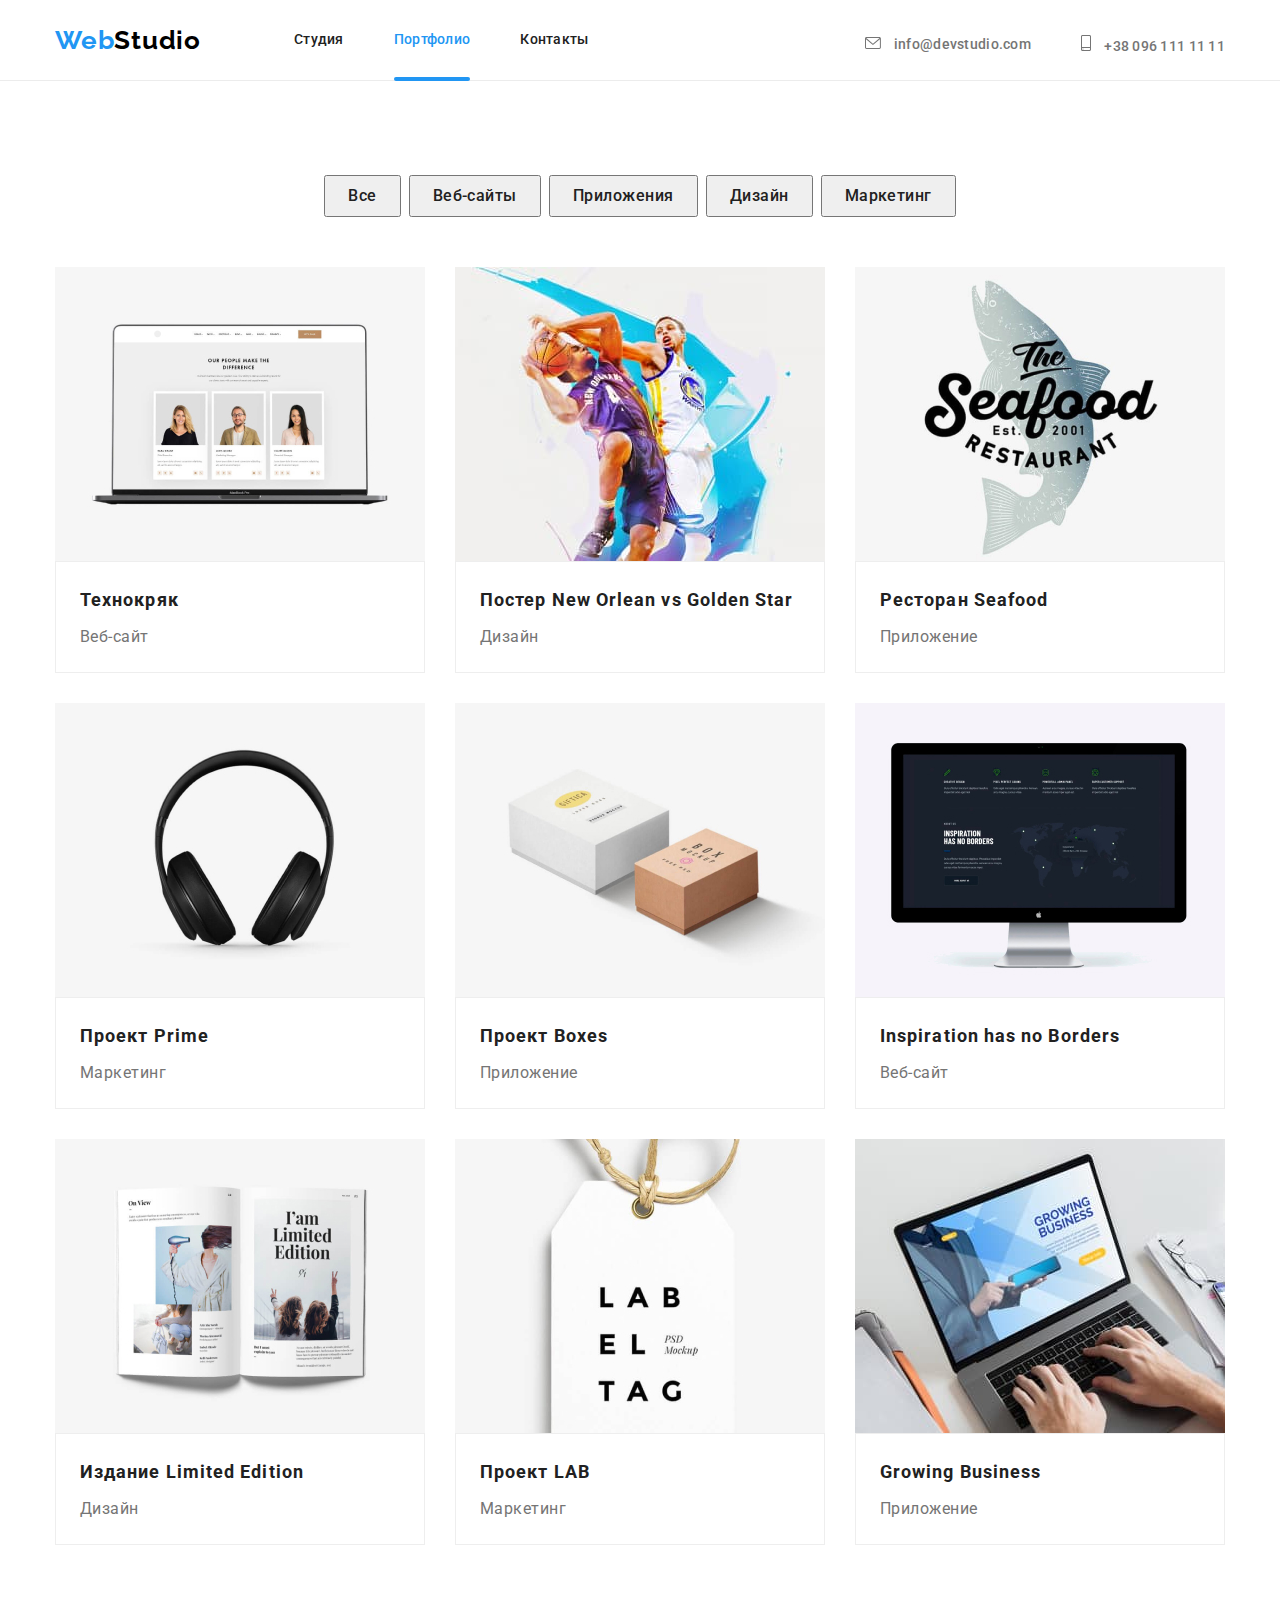
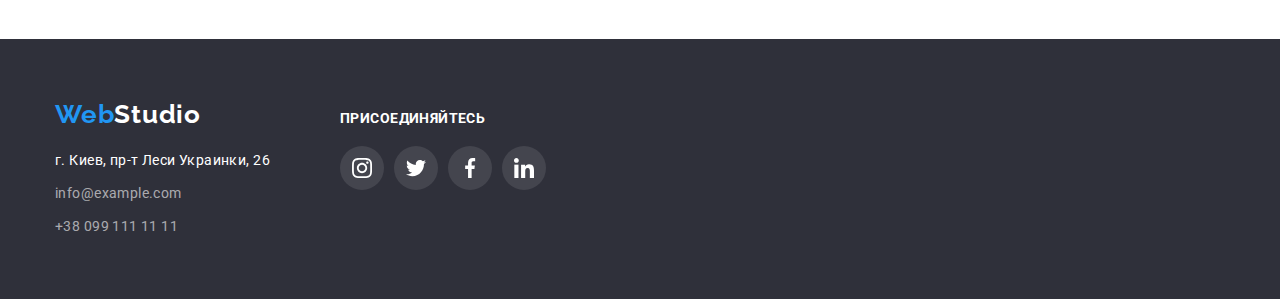
==== portfolio.html @ 82957075 "Кнопка у футері" ====
<!DOCTYPE html>
<html lang="ru">
<head>
    <meta charset="UTF-8">
    <meta http-equiv="X-UA-Compatible" content="IE=edge">
    <meta name="viewport" content="width=device-width, initial-scale=1.0">
    <title>Портфолио</title>
    <link rel="preconnect" href="https://fonts.googleapis.com">
    <link rel="preconnect" href="https://fonts.gstatic.com" crossorigin>
    <link href="https://fonts.googleapis.com/css2?family=Raleway:wght@700&family=Roboto:wght@400;500;700;900&display=swap"
        rel="stylesheet">
        <link rel="stylesheet" href="https://cdnjs.cloudflare.com/ajax/libs/modern-normalize/1.1.0/modern-normalize.min.css">
    <link rel="stylesheet" href="./css/styles.css" />
</head>
<body>
<header class="header">
    <div class="container">
    <nav class="logo main-nav">
        <a href="index.html" class="logo-title"><span class="accent">Web</span>Studio</a>
        <ul class="site-nav list">
            <li class="item"><a href="./index.html" class="link">Студия</a></li>
            <li class="item"><a href="" class="link current">Портфолио</a></li>
            <li class="item"><a href="" class="link">Контакты</a></li>

        </ul>
    </nav>

    <ul class="site-contact">
        <li class="item"><a href="mailto:info@devstudio.com" class="contact-link">
            <svg class="header-svg">
                <use href="./images/icons.svg#envelope"></use>
            </svg>
            info@devstudio.com</a></li>
        <li class="item"><a href="tel:+380961111111" class="contact-link">
            <svg class="header-tel-svg">
                <use href="./images/icons.svg#smartphone"></use>
            </svg>
            +38 096 111 11 11</a></li>
    </ul>
     </div>
</header>
<main class="section">
    
<section class="container">
    <div class="">
    <h1 class="visually-hidden">Портфолио</h1>
    <ul class="filter-list">
        <li class="btn-item">
            <button type="button" class="button-primarry">Все</button>
        </li>
        <li class="btn-item">
            <button type="button" class="button-secondery">Веб-сайты</button>
        </li>
        <li class="btn-item">
            <button type="button" class="button-secondery">Приложения</button>
        </li>
        <li class="btn-item">
            <button type="button" class="button-secondery">Дизайн</button>
        </li>
        <li class="btn-item">
            <button type="button" class="button-secondery">Маркетинг</button>
        </li>
    </ul>

    <h2 class="visually-hidden">Список из фильтра</h2>
    <ul class="project-list">
        <li class="filter-item">
            <div class="text-portfolio">
             <img src="./images/img1.jpg" alt="Люди" width="370">
             <p class="textonly">Технокряк это современная площадка распространения коронавируса. Компании используют эту платформу для цифрового
             шпионажа и атак на защищённые сервера конкурентов.</p>
            </div>

            <div class="project-content"> 
            <h3 class="project">Технокряк</h3>
            <p class="project-item">Веб-сайт</p>
            </div>
        </li>
        <li class="filter-item">
            <div class="text-portfolio">
            <img src="./images/img2.jpg" alt="Баскет" width="370">
        <p class="textonly">Технокряк это современная площадка распространения коронавируса. Компании используют эту платформу
            для цифрового
            шпионажа и атак на защищённые сервера конкурентов.</p>
        </div>
            <div class="project-content"> 
            <h3 class="project">Постер New Orlean vs Golden Star</h3>
            <p class="project-item">Дизайн</p>
            </div>
        </li>
    
        <li class="filter-item">
        <div class="text-portfolio">
            <img src="./images/img3.jpg" alt="Ресторан" width="370">
            <p class="textonly">Технокряк это современная площадка распространения коронавируса. Компании используют эту платформу
            для цифрового
            шпионажа и атак на защищённые сервера конкурентов.</p>
         </div>
            <div class="project-content"> 
            <h3 class="project">Ресторан Seafood</h3>
            <p class="project-item">Приложение</p>
            </div>
        </li>
    
        <li class="filter-item">
            <div class="text-portfolio">
            <img src="./images/img4.jpg" alt="Наушники" width="370">
            <p class="textonly">Технокряк это современная площадка распространения коронавируса. Компании используют эту платформу
                для цифрового
                шпионажа и атак на защищённые сервера конкурентов.</p>
            </div>
            <div class="project-content"> 
            <h3 class="project">Проект Prime</h3>
            <p class="project-item">Маркетинг</p>
            </div>
        </li>
    
        <li class="filter-item">
            <div class="text-portfolio">
            <img src="./images/img5.jpg" alt="Коробки" width="370">
        <p class="textonly">Технокряк это современная площадка распространения коронавируса. Компании используют эту платформу
            для цифрового
            шпионажа и атак на защищённые сервера конкурентов.</p>
        </div>
            <div class="project-content"> 
            <h3 class="project">Проект Boxes</h3>
            <p class="project-item">Приложение</p>
            </div>
        </li>
    
        <li class="filter-item">
            <div class="text-portfolio">
            <img src="./images/img6.jpg" alt="Монитор" width="370">
        <p class="textonly">Технокряк это современная площадка распространения коронавируса. Компании используют эту платформу
            для цифрового
            шпионажа и атак на защищённые сервера конкурентов.</p>
        </div>
            <div class="project-content"> 
            <h3 class="project" lang="en">Inspiration has no Borders</h3>
            <p class="project-item">Веб-сайт</p>
            </div>
        </li>
    
        <li class="filter-item">
            <div class="text-portfolio">
            <img src="./images/img7.jpg" alt="Книжка" width="370">
            <p class="textonly">Технокряк это современная площадка распространения коронавируса. Компании используют эту платформу
                для цифрового
                шпионажа и атак на защищённые сервера конкурентов.</p>
            </div>
            <div class="project-content"> 
            <h3 class="project">Издание Limited Edition</h3>
            <p class="project-item">Дизайн</p>
            </div>
        </li>
    
        <li class="filter-item">
            <div class="text-portfolio">
            <img src="./images/img8.jpg" alt="Бирка" width="370">
        <p class="textonly">Технокряк это современная площадка распространения коронавируса. Компании используют эту платформу
            для цифрового
            шпионажа и атак на защищённые сервера конкурентов.</p>
        </div>
            <div class="project-content"> 
            <h3 class="project">Проект LAB</h3>
            <p class="project-item">Маркетинг</p>
            </div>
        </li>
    
        <li class="filter-item">
            <div class="text-portfolio">
            <img src="./images/img9.jpg" alt="Ноут на столі" width="370">
        <p class="textonly">Технокряк это современная площадка распространения коронавируса. Компании используют эту платформу
            для цифрового
            шпионажа и атак на защищённые сервера конкурентов.</p>
        </div>
            <div class="project-content"> 
            <h3 class="project" lang="en">Growing Business</h3>
            <p class="project-item">Приложение</p>
            </div>
        </li>
    </ul>
    </div>
</section>
</main>

<footer class="footer">
    <div class="container">
        <div class="pre-footer">
    <a href="index.html" class="footer-logo"><span class="accent">Web</span>Studio</a>
    <address>
        <ul class="footer-adress">
            <li class="list-adress">
            <a href="" class="footer-list">г. Киев, пр-т Леси Украинки, 26</a>
            </li>
            <li class="list-adress"><a href="mailto:info@example.com" class="footer-contacts">info@example.com</a></li>
            <li class="list-adress"><a href="tel:+380991111111" class="footer-contacts">+38 099 111 11 11</a></li>
        </ul>
    </address>
     </div>
<div class="footer-social">
    <h3 class="title-foooter-link">присоединяйтесь</h3>

    <ul class="footer-social-list list">
        <li class="footer-social-item"><a href="" class="footer-social-link">
                <svg class="footer-svg">
                    <use href="./images/icons.svg#instagram"></use>
                </svg>
            </a>
        </li>
        <li class="footer-social-item">
            <a href="" class="footer-social-link">
                <svg class="footer-svg">
                    <use href="./images/icons.svg#twitter"></use>
                </svg>
            </a>

        </li>
        <li class="footer-social-item">
            <a href="" class="footer-social-link"><svg class="footer-svg">
                    <use href="./images/icons.svg#facebook"></use>
                </svg></a>
        </li>
        <li class="footer-social-item">
            <a href="" class="footer-social-link">
                <svg class="footer-svg">
                    <use href="./images/icons.svg#linkedin"></use>
                </svg></a>
        </li>
    </ul>
</div>

    </div>
</footer>
</body>
</html>
---- css/styles.css ----
/* Колір основного тексту #212121 */

/* Колір вторинного тексту #757575 */

/* Колір кнопки background: #2196F3;*/

/* Основний фон #E5E5E5;*/

:root {
  --title-text-color: #212121;
  --primary-text-color: #757575;
  --accent-color: #2196f3;
  --main-backgrond-color: #ffffff;
  --hero-bkg-color: #2f303a;
}

body {
  background: var (--main-backgrond-color);
  color: var(--primary-text-color);
  font-family: Roboto, sans-serif;
  list-style: none;
}
p,
h1,
h2,
h3,
h4,
h5,
h6 {
  margin: 0;
}

ul {
  margin: 0;
  padding: 0;
}

img {
  display: block;
  max-width: 100%;
  height: auto;
}

.header {
  border-bottom: 1px solid #ececec;
}

.section {
  padding-top: 94px;
  padding-bottom: 94px;
  /* outline: 1px solid tomato; */
}

.list {
  list-style: none;
}

.logo {
  /* background-color: chartreuse; */
  /* border: 2px dashed #2196f3; */
}

.container {
  width: 1200px;
  padding-left: 15px;
  padding-right: 15px;

  /* outline: 2px solid tomato; */

  margin-left: auto;
  margin-right: auto;
  display: flex;
  align-items: center;
  background-color: orangere;
  margin: 0 auto;
  padding: 0 15px;
  align-items: baseline;
  /* для вирівнювання з лого */
}

.main-nav {
  display: flex;
  align-items: center;
}

.logo-title {
  font-family: Raleway;
  font-weight: 700;
  font-size: 26px;
  line-height: 1.19;
  letter-spacing: 0.03em;
  color: #000000;
  text-decoration: none;
}

span {
  color: var(--accent-color);
}

.site-nav .list {
  color: var(--title-text-color);
  font-family: Roboto;
  font-weight: 500;
  font-size: 14px;
  line-height: 1.14;
  letter-spacing: 0.02em;
}

.site-nav .link:hover,
.site-nav .link:focus {
  color: var(--accent-color);
}

.site-nav .item {
  margin-right: 50px;
  /* background-color: red; */
}

.site-nav .item:last-child {
  margin-right: 0;
}

.site-nav {
  display: flex;
  margin-left: 93px;
}

.site-nav .link {
  display: flex;
  padding-top: 32px;
  padding-bottom: 32px;
}

.link {
  font-weight: 500;
  font-size: 14px;
  line-height: 1.14;
  letter-spacing: 0.02em;
  color: var(--title-text-color);
  text-decoration: none;
  transition: color 250ms cubic-bezier(0.4, 0, 0.2, 1);
}

.link.current {
  color: var(--accent-color);
  font-weight: 500;
  font-size: 14px;
  line-height: 1.14;
  letter-spacing: 0.02em;
  text-decoration: none;
  position: relative;
}

.link.current::after {
  position: absolute;
  bottom: -1px;
  content: '';
  width: 100%;
  height: 4px;
  border-radius: 2px;
  background-color: var(--accent-color);
}

/* .link.current::after:hover {
  background-color: var(--accent-color);
} */

.site-contact {
  list-style: none;
  display: flex;
  margin-left: auto;
}

.site-contact .item + .item {
  margin-left: 50px;
  margin-right: 0;
}

.contact-item {
  margin-left: 50px;
  margin-right: 0;
}

.contact-link:hover,
.contact-link:focus {
  color: var(--accent-color);
  /* font-weight: 500;
  font-size: 14px;
  line-height: 1.14;
  letter-spacing: 0.02em; */
  text-decoration: none;
}

.contact-link:hover .header-svg,
.contact-link:hover .header-tel-svg,
.contact-link:focus .header-svg,
.contact-link:focus .header-tel-svg {
  fill: var(--accent-color);
}

/* .contact-tel:hover,
.contact-tel:focus {
  color: var(--accent-color);
} */

.contact-link {
  font-weight: 500;
  font-size: 14px;
  line-height: 1.14;
  letter-spacing: 0.02em;

  color: var(--primary-text-color);
  text-decoration: none;
  transition: color 250ms cubic-bezier(0.4, 0, 0.2, 1);
}

/* .contact-tel {
  color: var(--primary-text-color);
  font-weight: 500;
  font-size: 14px;
  line-height: 1.14;
  letter-spacing: 0.02em;
  text-decoration: none;
} */

.header-svg {
  width: 16px;
  height: 12px;
  fill: var(--primary-text-color);
  margin-right: 10px;
  transition: fill 250ms cubic-bezier(0.4, 0, 0.2, 1);
}

.header-svg:hover,
.header-svg:focus {
  /* background-color: #2196f3; */
  fill: #2196f3;
}

.header-tel-svg:hover,
.header-tel-svg:focus {
  fill: #2196f3;
}

.header-tel-svg {
  width: 10px;
  height: 16px;
  fill: var(--primary-text-color);
  margin-right: 10px;
  transition: fill 250ms cubic-bezier(0.4, 0, 0.2, 1);
}

.hero {
  max-width: 1600px;
  text-align: center;
  padding-top: 200px;
  padding-bottom: 200px;
  background: var(--hero-bkg-color);
  background-image: linear-gradient(to right, rgba(47, 48, 58, 0.4), rgba(47, 48, 58, 0.4)),
    url(../images/Img10.jpg);
  background-repeat: no-repeat;
  background-position: center;
  background-size: cover;
  margin: 0 auto;
}
/* justify-content: center; */

.hero-bg {
  max-width: 1600px;
  /* margin: 0 auto; */
  /* display: flex; */
  /* align-items: center; */
}

.hero-title {
  font-weight: 900;
  font-size: 44px;
  line-height: 1.36;
  text-align: center;
  letter-spacing: 0.06em;
  text-transform: uppercase;
  color: #ffffff;
  margin-bottom: 30px;
  align-items: center;
  display: flex;
  align-items: center;
  text-align: center;
  justify-content: center;
}

.button-order {
  font-family: Roboto;
  font-style: normal;
  font-weight: bold;
  font-size: 16px;
  line-height: 1.87;

  align-items: center;
  text-align: center;
  letter-spacing: 0.06em;

  border-radius: 4px;
  color: #ffffff;
  background: #2196f3;
  box-shadow: 0px 4px 4px rgba(0, 0, 0, 0.15);
  padding: 10px 32px;
}

.section-special {
  padding-top: 89px;
  padding-bottom: 0px;
}

.special-svg {
  /* fill: var(--accent-color); */
  display: flex;
  justify-content: center;
  align-items: center;
  margin-bottom: 30px;
  width: 270px;
  height: 120px;
  background: #f5f4fa;
  border-radius: 4px;
}

.onspecial-svg {
  width: 70px;
  height: 70px;
  /* fill: var(--accent-color); */
  /* display: flex;
  justify-content: center;
  align-items: center; */
}

.visually-hidden {
  position: absolute;
  white-space: nowrap;
  width: 1px;
  height: 1px;
  overflow: hidden;
  border: 0;
  padding: 0;
  clip: rect(0 0 0 0);
  clip-path: inset(50%);
  margin: -1px;
}

.item-special:last-child {
  margin-right: 0px;
}

.section-list {
  list-style: none;
}

.title {
  font-weight: 700;
  font-size: 14px;
  line-height: 1.14;
  letter-spacing: 0.03em;
  text-transform: uppercase;
  color: var(--title-text-color);
  margin-bottom: 10px;
}

.feature {
  font-size: 14px;
  line-height: 1.71;
  letter-spacing: 0.03em;
  color: var(--primary-text-color);
}

.feature-list {
  list-style: none;
  display: flex;

  width: 1200px;
  padding-left: 15px;
  padding-right: 15px;
}

.item-special {
  width: 270px;
  margin-right: 30px;
}

.section-title {
  font-weight: 700;
  font-size: 36px;
  line-height: 1.17;
  text-align: center;
  letter-spacing: 0.03em;
  color: var(--title-text-color);
  margin-bottom: 50px;
}

.team-section {
  padding-top: 94px;
  padding-bottom: 94px;
  background: #f5f4fa;
  /* max-width: 1600px; */
  margin: 0 auto;
}

.container-team {
  width: 1200px;
  padding-left: 15px;
  padding-right: 15px;

  /* outline: 1px solid tomato; */
  align-items: center;
  margin: 0 auto;
  padding: 0 15px;
}

.section-team {
  font-family: Roboto;
  font-weight: 700;
  font-size: 36px;
  line-height: 1.17;
  text-align: center;
  letter-spacing: 0.03em;
  color: var(--title-text-color);
  margin-bottom: 50px;
  /* outline: 1px solid tomato; */
}

.container-about {
  width: 1200px;
  padding-left: 15px;
  padding-right: 15px;

  /* outline: 1px solid tomato; */
  align-items: center;
  margin: 0 auto;
  padding: 0 15px;
}

.section-list {
  display: flex;
  flex-wrap: wrap;
  margin-right: -30px;
}

.about-list {
  flex-basis: calc((100% - 3 * 30px) / 3);
  margin-right: 30px;
  position: relative;
}

.about-list::after {
  content: '';
  display: block;
  position: absolute;
  bottom: 0;
  width: 100%;
  height: 70px;
  background-color: rgb(47, 48, 58, 0.8);
}

/* нове */
.textoncard {
  font-family: Roboto;
  font-style: normal;
  font-weight: bold;
  font-size: 14px;
  line-height: 16px;
  text-align: center;
  letter-spacing: 0.03em;
  text-transform: uppercase;
  color: #ffffff;
  position: absolute;
  bottom: 0%;
  left: 50%;
  transform: translate(-50%, 0%);
  padding-bottom: 27px;
  min-width: 205px;
  z-index: 1;
}

.team-list {
  list-style: none;
  display: flex;
  margin-right: -30px;
  /* flex-wrap: wrap; */
}

.team-item {
  flex-basis: calc((100% - 4 * 30px) / 4);
  margin-right: 30px;
}

.team-content {
  padding-top: 30px;
  padding-bottom: 30px;
  box-shadow: 0px 1px 3px rgba(0, 0, 0, 0.12), 0px 1px 1px rgba(0, 0, 0, 0.14),
    0px 2px 1px rgba(0, 0, 0, 0.2);
  border-radius: 0px 0px 4px 4px;
  background: #ffffff;
}

.title-team {
  font-weight: 500;
  font-size: 16px;
  line-height: 1.19;
  text-align: center;
  letter-spacing: 0.03em;
  color: var(--title-text-color);
  padding-bottom: 10px;
  /* margin-right: 30px; */
}

.desc {
  font-size: 16px;
  line-height: 1.19;
  text-align: center;
  letter-spacing: 0.03em;
  color: var(--primary-text-color);
  /* margin-right: 30px;
  padding-bottom: 30px; */
  margin-bottom: 28px;
}

.team-social-list {
  display: flex;
  justify-content: center;
}

.team-social-item {
  width: 44px;
  height: 44px;
  /* background-color: teal; */
}

.team-social-item + .team-social-item {
  margin-left: 10px;
}

.team-social-link {
  width: 100%;
  height: 100%;
  border-radius: 50%;
  display: flex;
  /* background-color: #afb1b8; */
  justify-content: center;
  align-items: center;
  color: #afb1b8;
  transition: color 250ms cubic-bezier(0.4, 0, 0.2, 1),
    background-color 250ms cubic-bezier(0.4, 0, 0.2, 1);
}

.team-social-link {
  /* fill: #afb1b8; */
}

.team-svg {
  width: 20px;
  height: 20px;
  /* border-radius: 50%; */
  display: flex;
  /* background-color: tomato; */
  justify-content: center;
  fill: currentColor;
}

.team-social-link:hover,
.team-social-link:focus {
  background-color: var(--accent-color);
  border-radius: 50%;
  color: #ffffff;
}

.section-client {
  padding-top: 94px;
  padding-bottom: 94px;
  /* display: flex;
  text-align: center;
  align-items: center; */
}

.container-client {
  width: 1200px;
  padding-left: 15px;
  padding-right: 15px;

  /* outline: 1px solid tomato; */
  align-items: center;
  margin: 0 auto;
  padding: 0 15px;
}

.section-client-title {
  font-weight: 700;
  font-size: 36px;
  line-height: 1.17;
  text-align: center;
  letter-spacing: 0.03em;
  color: var(--title-text-color);
  margin-bottom: 50px;
}

.client-item {
  /* width: 170px;
  height: 92px;
  border: 1px solid #afb1b8;
  border-radius: 4px; */
  display: block;
}

.client-link:hover,
.client-link:focus {
  border: 1px solid var(--accent-color);
  fill: var(--accent-color);
}

.client-item + .client-item {
  margin-left: 30px;
}

.clients-list {
  display: flex;
  justify-content: center;
  list-style: none;
  /* padding-left: 30px; */
}

.client-link {
  /* border: 1px solid #afb1b8;
  border-radius: 4px; */
  display: flex;
  justify-content: center;
  align-items: center;
  /* padding: 16px 32px; */
  width: 170px;
  height: 92px;
  border: 1px solid #afb1b8;
  border-radius: 4px;
  fill: #afb1b8;
  transition: fill 250ms cubic-bezier(0.4, 0, 0.2, 1);
}

.client-svg {
  width: 106px;
  height: 60px;
  /* display: flex;
  justify-content: center;
  fill: #afb1b8; */
}

/* CSS Для Портфолио */

.filter-list {
  list-style: none;
  display: flex;
  justify-content: center;
  margin-bottom: 50px;
}

.btn-item {
  align-items: center;
  /* box-shadow: 0px 3px 1px rgba(0, 0, 0, 0.1), 0px 1px 2px rgba(0, 0, 0, 0.08),
    0px 2px 2px rgba(0, 0, 0, 0.12); */
  /* border-radius: 4px; */
}

.button-primarry:hover,
.button-primarry:focus {
  background-color: #2196f3;
  color: #ffffff;
  border-radius: 4px;
}

.button-secondery:hover,
.button-secondery:focus {
  /* background-color: #2196f3;
  color: #ffffff; */

  box-shadow: 0px 3px 1px rgba(0, 0, 0, 0.1), 0px 1px 2px rgba(0, 0, 0, 0.08),
    0px 2px 2px rgba(0, 0, 0, 0.12);
  border-radius: 4px;
  background-color: var(--accent-color);
  color: #ffffff;
}

.button-primarry {
  font-family: Roboto;
  font-style: normal;
  font-weight: 500;
  font-size: 16px;
  line-height: 1.62;
  text-align: center;
  letter-spacing: 0.03em;
  color: var(--title-text-color);
  /* background: #f5f4fa; */
  /* border-radius: 4px; */
  /* background-color: var(--accent-color); */
  cursor: pointer;
  list-style: none;
  justify-content: center;
  padding: 6px 22px;
  transition: background-color 250ms cubic-bezier(0.4, 0, 0.2, 1),
    color 250ms cubic-bezier(0.4, 0, 0.2, 1);
}

.button-secondery {
  font-family: Roboto;
  font-style: normal;
  font-weight: 500;
  font-size: 16px;
  line-height: 1.62;
  text-align: center;
  letter-spacing: 0.03em;
  color: var(--title-text-color);
  padding: 6px 22px;
  cursor: pointer;
  list-style: none;
  transition: box-shadow 250ms cubic-bezier(0.4, 0, 0.2, 1),
    background-color 250ms cubic-bezier(0.4, 0, 0.2, 1), color 250ms cubic-bezier(0.4, 0, 0.2, 1);
}

.btn-item:not(:last-child) {
  margin-right: 8px;
}

/* .btn-item:hover,
.btn-item:focus {
  box-shadow: 0px 3px 1px rgba(0, 0, 0, 0.1), 0px 1px 2px rgba(0, 0, 0, 0.08),
    0px 2px 2px rgba(0, 0, 0, 0.12);
  border-radius: 4px;
  background-color: var(--accent-color);
  color: #ffffff;
} */

.project-list {
  list-style: none;
  display: flex;
  flex-wrap: wrap;

  margin-top: -30px;
  margin-left: -30px;
}

.project-list .filter-item {
  flex-basis: calc(100% / 3 - 30px);
  margin-top: 30px;
  margin-left: 30px;
}

.filter-item {
  box-sizing: border-box;
  /* box-shadow: 0px 1px 1px rgba(0, 0, 0, 0.12), 0px 4px 4px rgba(0, 0, 0, 0.06),
    1px 4px 6px rgba(0, 0, 0, 0.16); */
  transition: box-shadow 250ms cubic-bezier(0.4, 0, 0.2, 1);
}

.filter-item:hover {
  box-sizing: border-box;
  box-shadow: 0px 1px 1px rgba(0, 0, 0, 0.12), 0px 4px 4px rgba(0, 0, 0, 0.06),
    1px 4px 6px rgba(0, 0, 0, 0.16);
}

.filter-item:hover .textonly {
  transform: translateY(0);
}

.text-portfolio {
  position: relative;
  overflow: hidden;
}

.textonly {
  position: absolute;
  top: 0;
  left: 0;
  font-family: Roboto;
  font-style: normal;
  font-weight: normal;
  font-size: 18px;
  line-height: 1.56;
  letter-spacing: 0.03em;

  color: #ffffff;

  padding: 63px 24px;
  background: rgba(33, 150, 243, 0.9);
  height: 100%;
  transform: translateY(100%);
  transition: transform 250ms cubic-bezier(0.4, 0, 0.2, 1);
  /* overflow: auto; */
}

.project {
  font-weight: 700;
  font-size: 18px;
  line-height: 2;
  letter-spacing: 0.06em;
  color: var(--title-text-color);
}

.project-item {
  font-size: 16px;
  line-height: 1.87;
  letter-spacing: 0.03em;
  color: var(--primary-text-color);
  margin-top: 4px;
}

.project-content {
  padding: 20px 24px;
  border: 1px solid #eeeeee;
}

.footer {
  background-color: var(--hero-bkg-color);
  text-decoration: none;
  padding-top: 60px;
  padding-bottom: 60px;
}

.pre-footer {
  padding-bottom: 0px;
}

.footer-logo {
  font-family: Raleway;
  font-style: normal;
  font-weight: 700;
  font-size: 26px;
  line-height: 1.19;
  letter-spacing: 0.03em;
  color: #ffffff;
  text-decoration: none;
  display: block;
  padding-bottom: 20px;
  align-items: flex-start;
}

.list-adress:not(:last-child) {
  margin-bottom: 9px;
}

.address {
  font-family: Roboto;
  font-size: 14px;
  line-height: 1.71;
  letter-spacing: 0.03em;
  color: #ffffff;
}

.footer-adress {
  list-style: none;
  font-style: normal;
}

.footer-list {
  font-family: Roboto;
  font-style: normal;
  font-weight: normal;
  font-size: 14px;
  line-height: 1.71;
  letter-spacing: 0.03em;
  color: #ffffff;
  text-decoration: none;
}

.footer-contacts {
  font-family: Roboto;
  font-style: normal;
  font-weight: normal;
  font-size: 14px;
  line-height: 1.71;
  letter-spacing: 0.03em;
  color: rgba(255, 255, 255, 0.6);
  text-decoration: none;
}

.footer-adresslist {
  text-decoration: none;
}

.footer-social {
  /* padding-top: 72px;
  padding-bottom: 100px; */
  margin-left: 70px;
  /* margin-top: 12px;
  padding-bottom: 40px; */
  /* align-items: baseline; */
}

.title-foooter-link {
  font-weight: 700;
  font-size: 14px;
  line-height: 1.14;
  letter-spacing: 0.03em;
  text-transform: uppercase;
  color: #ffffff;
  margin-bottom: 20px;
}

.footer-social-list {
  display: flex;
  justify-content: center;
}

.footer-social-item {
  width: 44px;
  height: 44px;
  /* background-color: teal; */
}

.footer-social-item + .footer-social-item {
  margin-left: 10px;
}

.footer-social-link {
  width: 100%;
  height: 100%;
  border-radius: 50%;
  display: flex;
  background-color: rgba(255, 255, 255, 0.1);
  /* background-color: tomato; */
  justify-content: center;
  align-items: center;
  transition: background-color 250ms cubic-bezier(0.4, 0, 0.2, 1),
    fill 250ms cubic-bezier(0.4, 0, 0.2, 1);
}

.footer-svg {
  /* width: 20px;
  height: 20px; */
}

.footer-svg {
  width: 20px;
  height: 20px;
  /* border-radius: 50%; */
  display: flex;
  /* background: rgba(255, 255, 255, 0.1); */
  justify-content: center;
  fill: #ffffff;
  /* border-radius: 50%; */
}

.footer-social-link:hover,
.footer-social-link:focus {
  background-color: #2196f3;
  border-radius: 50%;
  fill: #ffffff;
}

/* Модальне вікно */
.backdrop {
  width: 100vw;
  height: 100vh;
  background-color: rgba(0, 0, 0, 0.2);
  position: fixed;
  top: 0;
  left: 0;
  transition: opacity 450ms, visibility 250ms;
}

/* Потрібна анімація */
.backdrop.is-hidden .modal {
  transform: scale(1.5) rotate(-40deg) skew(30deg, 110deg);
}

.modal {
  width: 528px;
  min-height: 581px;
  background: #ffffff;
  box-shadow: 0px 1px 3px rgba(0, 0, 0, 0.12), 0px 1px 1px rgba(0, 0, 0, 0.14),
    0px 2px 1px rgba(0, 0, 0, 0.2);
  border-radius: 4px;
  position: absolute;
  top: 50%;
  left: 50%;
  transform: translate(-50%, -50%);
}

.modal-close {
  position: absolute;
  top: 8px;
  right: 8px;
  width: 30px;
  height: 30px;
  background-color: #ffffff;
  border: 1px solid rgba(0, 0, 0, 0.1);
  border-radius: 50%;
  /* box-sizing: border-box; */
  display: flex;
  align-items: center;
  justify-content: center;
}

.is-hidden {
  visibility: hidden;
  opacity: 0;
  pointer-events: none;
}
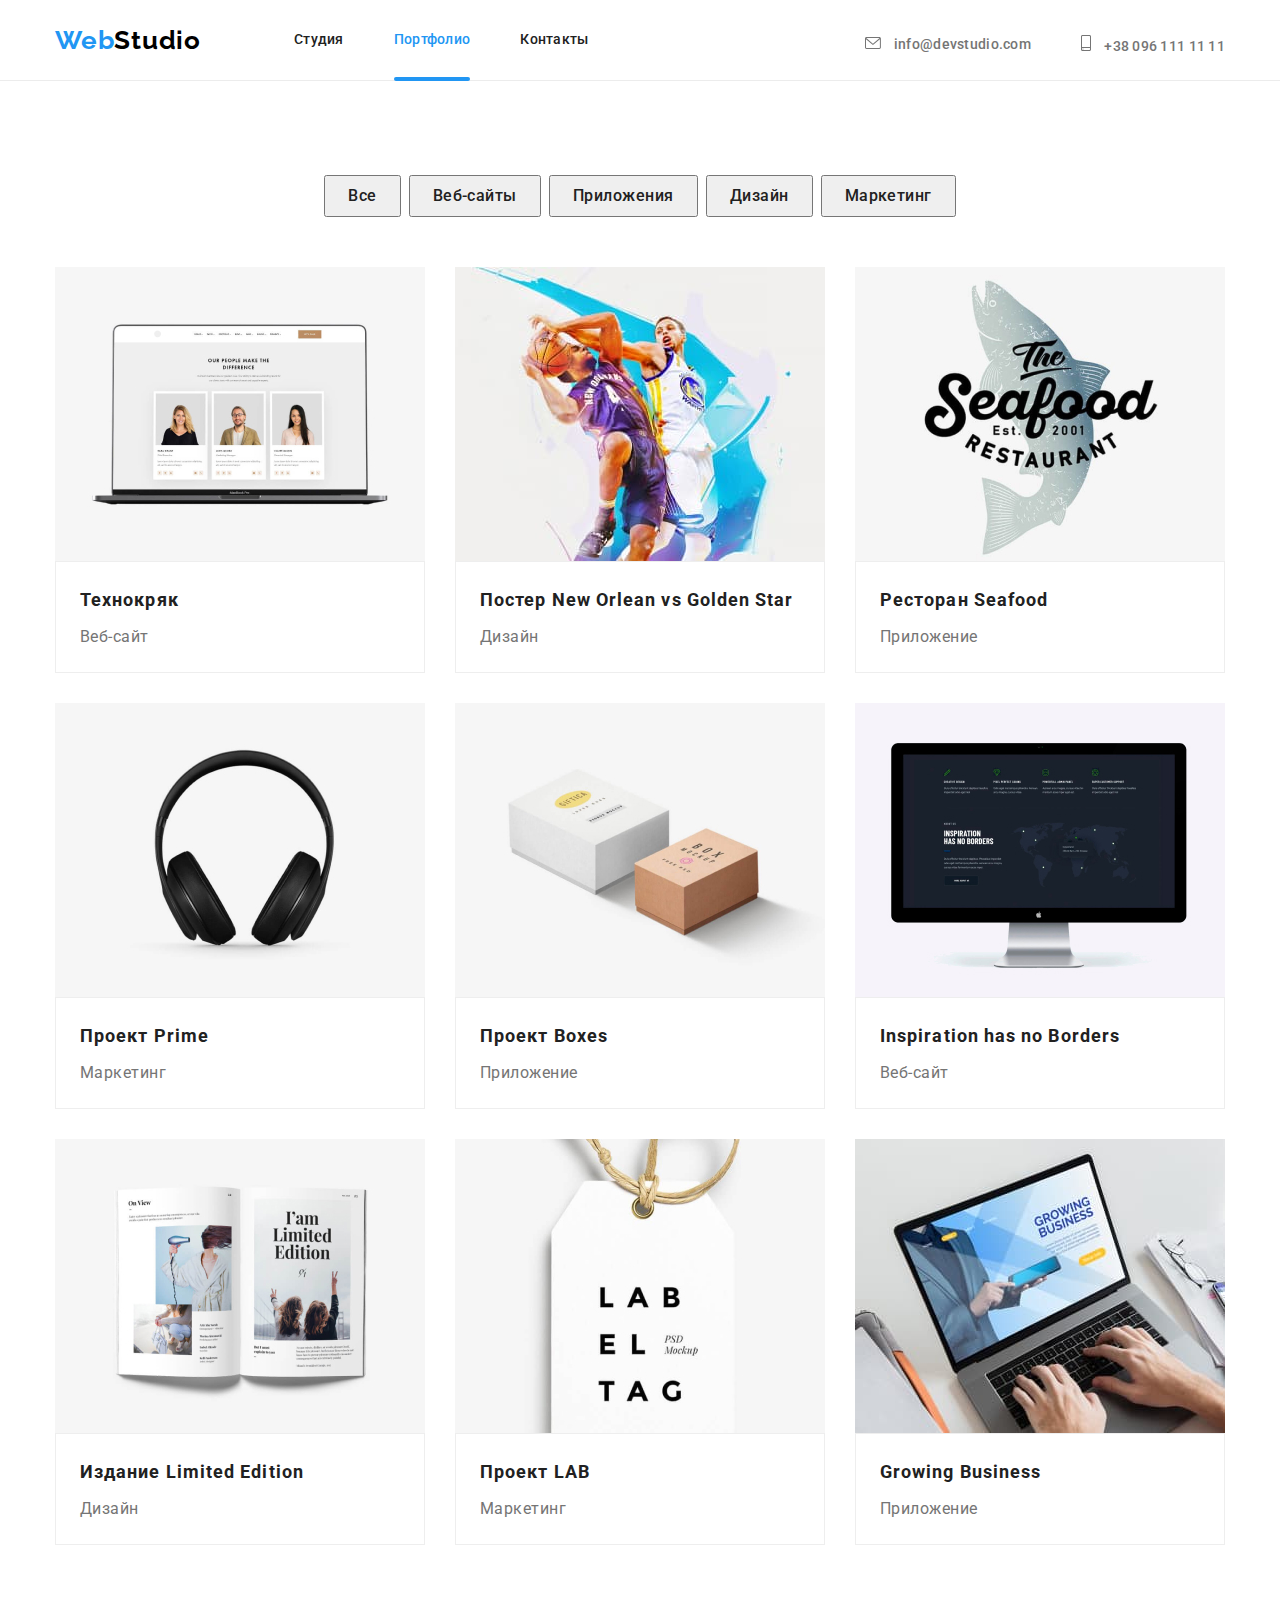
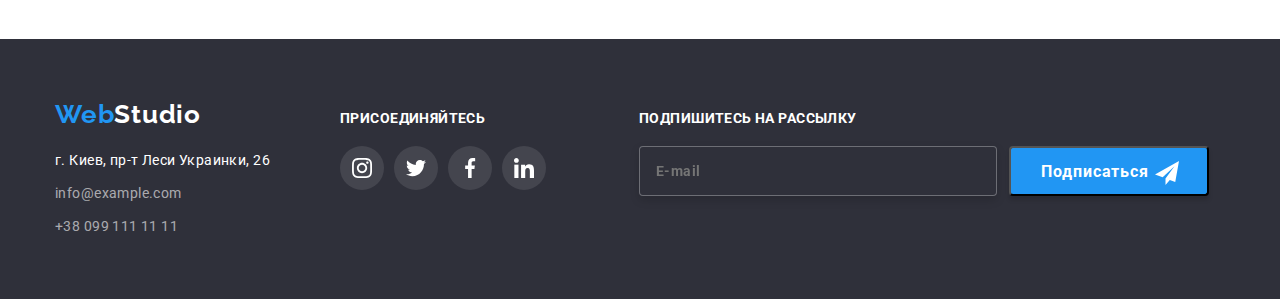
==== commit fb9da5e1: "модальне вікно з іконками" ====
--- a/portfolio.html
+++ b/portfolio.html
@@ -230,6 +230,19 @@
     </ul>
 </div>
 
+<form action="footer-form">
+    <label for="footer-label">
+        <p class="footer-lable-text">Подпишитесь на рассылку</p>
+        <input class="footer-input" type="email" name="footer-email" id="" placeholder="E-mail">
+    </label>
+    <button type="submit" class="footer-button">
+        <p class="footer-button-text">Подписаться</p>
+        <svg class="icon-send" width="24px" height="24px">
+            <use href="./images/icons.svg#icon-send"></use>
+        </svg>
+    </button>
+
+</form>
     </div>
 </footer>
 </body>
--- a/css/styles.css
+++ b/css/styles.css
@@ -948,6 +948,82 @@
   fill: #ffffff;
 }
 
+.footer-lable-text {
+  font-family: Roboto;
+  font-style: normal;
+  font-weight: 700;
+  font-size: 14px;
+  line-height: 1.14;
+  letter-spacing: 0.03em;
+  text-transform: uppercase;
+  color: #ffffff;
+  display: flex;
+  margin-bottom: 20px;
+  margin-left: 93px;
+}
+
+.footer-input {
+  width: 358px;
+  height: 50px;
+  border: 1px solid rgba(255, 255, 255, 0.3);
+  box-sizing: border-box;
+  filter: drop-shadow(0px 4px 4px rgba(0, 0, 0, 0.15));
+  border-radius: 4px;
+  background-color: #2f303a;
+  margin-left: 93px;
+  padding-left: 16px;
+
+  font-weight: 700;
+  font-size: 14px;
+  line-height: 1.14;
+  letter-spacing: 0.03em;
+  color: #ffffff;
+}
+
+.footer-button {
+  width: 200px;
+  height: 50px;
+  position: absolute;
+  background-color: var(--accent-color);
+  box-shadow: 0px 4px 4px rgba(0, 0, 0, 0.15);
+  border-radius: 4px;
+  margin-left: 12px;
+  cursor: pointer;
+}
+
+.footer-button-text {
+  font-family: Roboto;
+  font-style: normal;
+  font-weight: 700;
+  font-size: 16px;
+  line-height: 1.87;
+  /* padding-left: 29px; */
+  /* display: flex;
+  align-items: center;
+  text-align: center; */
+  letter-spacing: 0.06em;
+  margin-right: 28px;
+
+  color: #ffffff;
+}
+
+.icon-send {
+  position: absolute;
+  /* display: inline-block; */
+  /* display: flex; */
+  /* width: 1em;
+  height: 1em;
+  stroke-width: 0; */
+  /* stroke: currentColor; */
+  fill: currentColor;
+  top: 0;
+  right: 0;
+  margin-top: 13px;
+  margin-right: 28px;
+  width: 24px;
+  height: 24px;
+}
+
 /* Модальне вікно */
 .backdrop {
   width: 100vw;
@@ -975,6 +1051,7 @@
   top: 50%;
   left: 50%;
   transform: translate(-50%, -50%);
+  padding: 40px;
 }
 
 .modal-close {
@@ -997,3 +1074,122 @@
   opacity: 0;
   pointer-events: none;
 }
+
+.modal-title {
+  font-family: Roboto;
+  font-style: normal;
+  font-weight: 700;
+  font-size: 20px;
+  line-height: 1.15;
+  text-align: center;
+  letter-spacing: 0.03em;
+
+  color: #212121;
+  margin-bottom: 30px;
+}
+
+.modal-form {
+}
+
+.modal-input {
+  width: 100%;
+  height: 40px;
+
+  border: 1px solid rgba(33, 33, 33, 0.2);
+  /* box-sizing: border-box; */
+  border-radius: 4px;
+  padding-left: 12px;
+  padding-right: 12px;
+  background-color: transparent;
+}
+
+.modal-form-field {
+  margin-bottom: 28px;
+}
+
+.modal-input-wrap {
+  position: relative;
+}
+
+.input-icon {
+  position: absolute;
+  top: 50%;
+  transform: translateY(-50%);
+  left: 12px;
+}
+
+.modal-input::placeholder {
+  font-family: Roboto;
+  font-style: normal;
+  font-weight: 400;
+  font-size: 12px;
+  line-height: 1.17;
+  letter-spacing: 0.01em;
+
+  color: rgba(117, 117, 117, 0.5);
+}
+
+.modal-input-text {
+  font-family: Roboto;
+  font-style: normal;
+  font-weight: 400;
+  font-size: 12px;
+  line-height: 1.17;
+  display: block;
+  letter-spacing: 0.01em;
+  margin-bottom: 4px;
+  color: #757575;
+}
+
+.modal-textarea {
+  width: 100%;
+  height: 120px;
+  border: 1px solid rgba(33, 33, 33, 0.2);
+
+  border-radius: 4px;
+  padding: 12px 16px;
+  background-color: transparent;
+  outline: none;
+  resize: none;
+
+  font-family: Roboto;
+  font-style: normal;
+  font-weight: normal;
+  font-size: 14px;
+  line-height: 1.14;
+  letter-spacing: 0.01em;
+  color: rgba(117, 117, 117, 0.5);
+}
+
+.button-modal {
+  font-family: Roboto;
+  font-style: normal;
+  font-weight: bold;
+  font-size: 16px;
+  line-height: 30px;
+  /* identical to box height, or 187% */
+
+  display: flex;
+  align-items: center;
+  text-align: center;
+  justify-content: center;
+  margin: 0 auto;
+  letter-spacing: 0.06em;
+
+  color: #ffffff;
+
+  background: #2196f3;
+  box-shadow: 0px 4px 4px rgba(0, 0, 0, 0.15);
+  border-radius: 4px;
+  min-width: 200px;
+  height: 50px;
+
+  transition: background-color 250ms cubic-bezier(0.4, 0, 0.2, 1),
+    box-shadow 250ms cubic-bezier(0.4, 0, 0.2, 1);
+}
+
+.button-modal:hover {
+  background-color: #188ce8;
+  box-shadow: 0px 4px 4px rgba(0, 0, 0, 0.15);
+  border-radius: 4px;
+}
